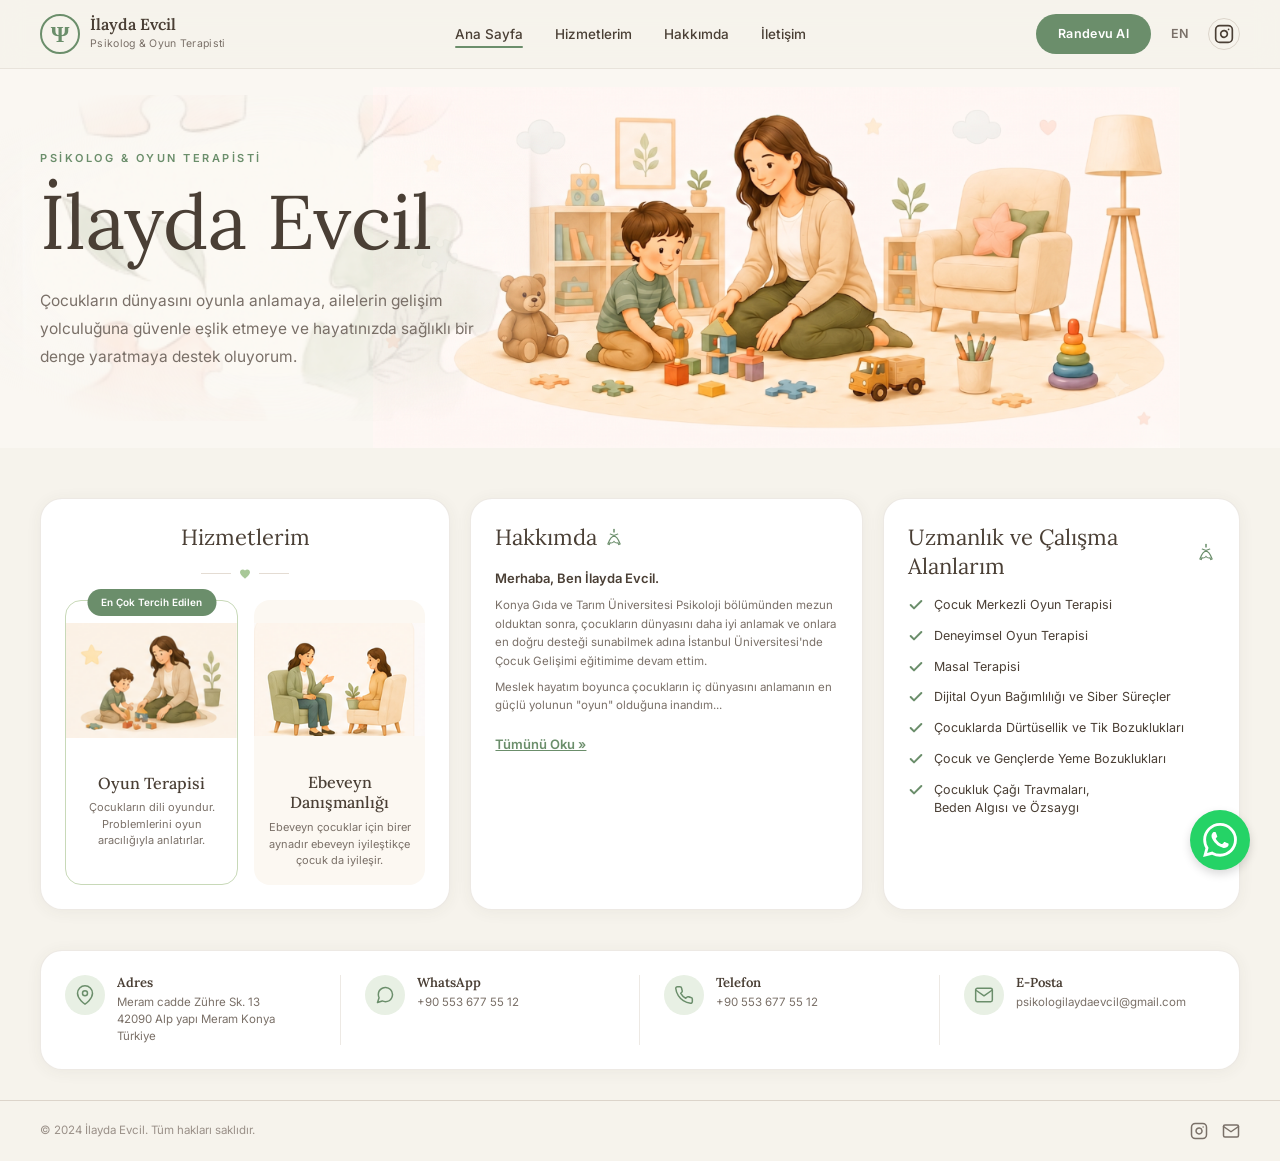
==== index.html @ 129b961d "Initial commit: Psikolog website v1" ====
<!DOCTYPE html>
<html lang="tr">
<head>
    <meta charset="UTF-8">
    <meta name="viewport" content="width=device-width, initial-scale=1.0">
    <title>İlayda Evcil - Psikolog & Oyun Terapisti</title>
    <meta name="description" content="İlayda Evcil - Çocuk Psikoloğu ve Oyun Terapisti. Çocukların dünyasını oyunla anlamaya, ailelerin gelişim yolculuğuna güvenle eşlik etmeye destek oluyorum.">
    
    <!-- Google Fonts -->
    <link rel="preconnect" href="https://fonts.googleapis.com">
    <link rel="preconnect" href="https://fonts.gstatic.com" crossorigin>
    <link href="https://fonts.googleapis.com/css2?family=Inter:wght@300;400;500;600;700&family=Lora:ital,wght@0,400;0,500;0,600;0,700;1,400&display=swap" rel="stylesheet">
    
    <link rel="stylesheet" href="style.css?v=9">
</head>
<body>

    <!-- ========================================== -->
    <!-- HEADER / NAVİGASYON                        -->
    <!-- ========================================== -->
    <header class="header" id="header">
        <div class="container header-inner">
            <!-- Logo -->
            <a href="#" class="logo">
                <span class="logo-icon">Ψ</span>
                <div class="logo-text">
                    <span class="logo-name">İlayda Evcil</span>
                    <span class="logo-title">Psikolog & Oyun Terapisti</span>
                </div>
            </a>

            <!-- Navigasyon Linkleri -->
            <nav class="nav" id="nav">
                <ul class="nav-links">
                    <li><a href="#anasayfa" class="nav-link active">Ana Sayfa</a></li>
                    <li><a href="#hizmetler" class="nav-link">Hizmetlerim</a></li>
                    <li><a href="hakkimda.html" class="nav-link">Hakkımda</a></li>
                    <li><a href="#iletisim" class="nav-link">İletişim</a></li>
                </ul>
            </nav>

            <!-- Sağ Taraf -->
            <div class="header-right">
                <a href="randevu.html" class="btn-randevu">Randevu Al</a>
                <span class="lang-switch">EN</span>
                <a href="https://www.instagram.com/psk.ilaydaevcil/" target="_blank" class="social-icon" aria-label="Instagram">
                    <svg width="20" height="20" viewBox="0 0 24 24" fill="none" stroke="currentColor" stroke-width="2" stroke-linecap="round" stroke-linejoin="round"><rect x="2" y="2" width="20" height="20" rx="5" ry="5"/><path d="M16 11.37A4 4 0 1 1 12.63 8 4 4 0 0 1 16 11.37z"/><line x1="17.5" y1="6.5" x2="17.51" y2="6.5"/></svg>
                </a>
                <button class="menu-toggle" id="menuToggle" aria-label="Menüyü Aç/Kapat">
                    <span></span>
                    <span></span>
                    <span></span>
                </button>
            </div>
        </div>
    </header>

    <!-- ========================================== -->
    <!-- HERO BÖLÜMÜ - TAM GENİŞLİK BANNER          -->
    <!-- ========================================== -->
    <section class="hero" id="anasayfa">
        <div class="container hero-inner">
            <div class="hero-content">
                <span class="hero-subtitle">PSİKOLOG & OYUN TERAPİSTİ</span>
                <h1 class="hero-title">İlayda Evcil</h1>
                <p class="hero-desc">
                    Çocukların dünyasını oyunla anlamaya, ailelerin 
                    gelişim yolculuğuna güvenle eşlik etmeye ve 
                    hayatınızda sağlıklı bir denge yaratmaya 
                    destek oluyorum.
                </p>
            </div>
        </div>
    </section>

    <!-- ========================================== -->
    <!-- İÇERİK BÖLÜMÜ (3 SÜTUN)                    -->
    <!-- ========================================== -->
    <section class="content-section" id="hizmetler">
        <div class="container">
            <div class="content-grid">
                
                <!-- SOL SÜTUN: HİZMETLERİMİZ -->
                <div class="panel-box services-col">
                    <div class="services-header">
                        <h2 class="section-title center-title">Hizmetlerim</h2>
                        <div class="title-divider">
                            <span></span>
                            <svg width="12" height="12" viewBox="0 0 24 24" fill="#A8C898"><path d="M12 21.35l-1.45-1.32C5.4 15.36 2 12.28 2 8.5 2 5.42 4.42 3 7.5 3c1.74 0 3.41.81 4.5 2.09C13.09 3.81 14.76 3 16.5 3 19.58 3 22 5.42 22 8.5c0 3.78-3.4 6.86-8.55 11.54L12 21.35z"/></svg>
                            <span></span>
                        </div>
                    </div>
                    <div class="services-cards">
                        <!-- Kart 1: Oyun Terapisi -->
                        <div class="service-card card-bordered">
                            <span class="service-badge">En Çok Tercih Edilen</span>
                            <div class="service-card-img">
                                <img src="images/card-play.png?v=2" alt="Oyun Terapisi">
                            </div>
                            <div class="service-card-body">
                                <h3 class="service-card-title">Oyun Terapisi</h3>
                                <p class="service-card-desc">Çocukların dili oyundur. Problemlerini oyun aracılığıyla anlatırlar.</p>
                            </div>
                        </div>
                        <!-- Kart 2: Ebeveyn Danışmanlığı -->
                        <div class="service-card card-beige">
                            <div class="service-card-img">
                                <img src="images/card-parent.png?v=2" alt="Ebeveyn Danışmanlığı">
                            </div>
                            <div class="service-card-body">
                                <h3 class="service-card-title">Ebeveyn Danışmanlığı</h3>
                                <p class="service-card-desc">Ebeveyn çocuklar için birer aynadır ebeveyn iyileştikçe çocuk da iyileşir.</p>
                            </div>
                        </div>
                    </div>
                </div>

                <!-- ORTA SÜTUN: HAKKIMDA -->
                <div class="panel-box about-col" id="hakkimda">
                    <h2 class="section-title">
                        Hakkımda
                        <span class="title-leaf">
                            <svg width="18" height="18" viewBox="0 0 24 24" fill="none"><path d="M17 8C8 10 5.9 16.17 3.82 21.34L5.71 22l1-2.3A4.49 4.49 0 0 0 8 20a5 5 0 0 0 4-2 5 5 0 0 0 4 2 4.49 4.49 0 0 0 1.29-.19L18.29 22l1.89-.66C18.1 16.17 16 10 7 8" stroke="#6B8E6B" stroke-width="1.5" stroke-linecap="round"/><path d="M11 2a1 1 0 0 1 2 0v4h-2V2z" fill="#6B8E6B"/></svg>
                        </span>
                    </h2>
                    <div class="about-text">
                        <p><strong>Merhaba, Ben İlayda Evcil.</strong></p>
                        <p>Konya Gıda ve Tarım Üniversitesi Psikoloji bölümünden mezun olduktan sonra, çocukların dünyasını daha iyi anlamak ve onlara en doğru desteği sunabilmek adına İstanbul Üniversitesi'nde Çocuk Gelişimi eğitimime devam ettim.</p>
                        <p>Meslek hayatım boyunca çocukların iç dünyasını anlamanın en güçlü yolunun "oyun" olduğuna inandım...</p>
                        <a href="hakkimda.html" style="color: var(--accent-green); font-weight: 600; text-decoration: underline; margin-top: 10px; display: inline-block; font-size: 13px;">Tümünü Oku &raquo;</a>
                    </div>
                </div>

                <!-- SAĞ SÜTUN: UZMANLIK ALANLARI -->
                <div class="panel-box expertise-col">
                    <h2 class="section-title">
                        Uzmanlık ve Çalışma Alanlarım
                        <span class="title-leaf">
                            <svg width="18" height="18" viewBox="0 0 24 24" fill="none"><path d="M17 8C8 10 5.9 16.17 3.82 21.34L5.71 22l1-2.3A4.49 4.49 0 0 0 8 20a5 5 0 0 0 4-2 5 5 0 0 0 4 2 4.49 4.49 0 0 0 1.29-.19L18.29 22l1.89-.66C18.1 16.17 16 10 7 8" stroke="#6B8E6B" stroke-width="1.5" stroke-linecap="round"/><path d="M11 2a1 1 0 0 1 2 0v4h-2V2z" fill="#6B8E6B"/></svg>
                        </span>
                    </h2>
                    <ul class="expertise-list">
                        <li><span class="check-icon"><svg width="16" height="16" viewBox="0 0 24 24" fill="none" stroke="#6B8E6B" stroke-width="3" stroke-linecap="round" stroke-linejoin="round"><polyline points="20 6 9 17 4 12"/></svg></span> Çocuk Merkezli Oyun Terapisi</li>
                        <li><span class="check-icon"><svg width="16" height="16" viewBox="0 0 24 24" fill="none" stroke="#6B8E6B" stroke-width="3" stroke-linecap="round" stroke-linejoin="round"><polyline points="20 6 9 17 4 12"/></svg></span> Deneyimsel Oyun Terapisi</li>
                        <li><span class="check-icon"><svg width="16" height="16" viewBox="0 0 24 24" fill="none" stroke="#6B8E6B" stroke-width="3" stroke-linecap="round" stroke-linejoin="round"><polyline points="20 6 9 17 4 12"/></svg></span> Masal Terapisi</li>
                        <li><span class="check-icon"><svg width="16" height="16" viewBox="0 0 24 24" fill="none" stroke="#6B8E6B" stroke-width="3" stroke-linecap="round" stroke-linejoin="round"><polyline points="20 6 9 17 4 12"/></svg></span> Dijital Oyun Bağımlılığı ve Siber Süreçler</li>
                        <li><span class="check-icon"><svg width="16" height="16" viewBox="0 0 24 24" fill="none" stroke="#6B8E6B" stroke-width="3" stroke-linecap="round" stroke-linejoin="round"><polyline points="20 6 9 17 4 12"/></svg></span> Çocuklarda Dürtüsellik ve Tik Bozuklukları</li>
                        <li><span class="check-icon"><svg width="16" height="16" viewBox="0 0 24 24" fill="none" stroke="#6B8E6B" stroke-width="3" stroke-linecap="round" stroke-linejoin="round"><polyline points="20 6 9 17 4 12"/></svg></span> Çocuk ve Gençlerde Yeme Bozuklukları</li>
                        <li><span class="check-icon"><svg width="16" height="16" viewBox="0 0 24 24" fill="none" stroke="#6B8E6B" stroke-width="3" stroke-linecap="round" stroke-linejoin="round"><polyline points="20 6 9 17 4 12"/></svg></span> Çocukluk Çağı Travmaları,<br>Beden Algısı ve Özsaygı</li>
                    </ul>
                </div>

            </div>
        </div>
    </section>

    <!-- ========================================== -->
    <!-- İLETİŞİM BÖLÜMÜ                          -->
    <!-- ========================================== -->
    <section class="contact-section" id="iletisim">
        <div class="container">
            <div class="contact-bar">
                <!-- Adres -->
                <div class="contact-item">
                    <div class="contact-icon-wrap">
                        <svg width="20" height="20" viewBox="0 0 24 24" fill="none" stroke="currentColor" stroke-width="1.8" stroke-linecap="round" stroke-linejoin="round"><path d="M21 10c0 7-9 13-9 13s-9-6-9-13a9 9 0 0 1 18 0z"/><circle cx="12" cy="10" r="3"/></svg>
                    </div>
                    <div class="contact-info">
                        <h4 class="contact-label">Adres</h4>
                        <p class="contact-value">Meram cadde Zühre Sk. 13<br>42090 Alp yapı Meram Konya<br>Türkiye</p>
                    </div>
                </div>
                <!-- WhatsApp -->
                <div class="contact-item">
                    <div class="contact-icon-wrap">
                        <svg width="20" height="20" viewBox="0 0 24 24" fill="none" stroke="currentColor" stroke-width="1.8" stroke-linecap="round" stroke-linejoin="round"><path d="M21 11.5a8.38 8.38 0 0 1-.9 3.8 8.5 8.5 0 0 1-7.6 4.7 8.38 8.38 0 0 1-3.8-.9L3 21l1.9-5.7a8.38 8.38 0 0 1-.9-3.8 8.5 8.5 0 0 1 4.7-7.6 8.38 8.38 0 0 1 3.8-.9h.5a8.48 8.48 0 0 1 8 8v.5z"/></svg>
                    </div>
                    <div class="contact-info">
                        <h4 class="contact-label">WhatsApp</h4>
                        <p class="contact-value">+90 553 677 55 12</p>
                    </div>
                </div>
                <!-- Telefon -->
                <div class="contact-item">
                    <div class="contact-icon-wrap">
                        <svg width="20" height="20" viewBox="0 0 24 24" fill="none" stroke="currentColor" stroke-width="1.8" stroke-linecap="round" stroke-linejoin="round"><path d="M22 16.92v3a2 2 0 0 1-2.18 2 19.79 19.79 0 0 1-8.63-3.07 19.5 19.5 0 0 1-6-6 19.79 19.79 0 0 1-3.07-8.67A2 2 0 0 1 4.11 2h3a2 2 0 0 1 2 1.72 12.84 12.84 0 0 0 .7 2.81 2 2 0 0 1-.45 2.11L8.09 9.91a16 16 0 0 0 6 6l1.27-1.27a2 2 0 0 1 2.11-.45 12.84 12.84 0 0 0 2.81.7A2 2 0 0 1 22 16.92z"/></svg>
                    </div>
                    <div class="contact-info">
                        <h4 class="contact-label">Telefon</h4>
                        <p class="contact-value">+90 553 677 55 12</p>
                    </div>
                </div>
                <!-- E-Posta -->
                <div class="contact-item">
                    <div class="contact-icon-wrap">
                        <svg width="20" height="20" viewBox="0 0 24 24" fill="none" stroke="currentColor" stroke-width="1.8" stroke-linecap="round" stroke-linejoin="round"><path d="M4 4h16c1.1 0 2 .9 2 2v12c0 1.1-.9 2-2 2H4c-1.1 0-2-.9-2-2V6c0-1.1.9-2 2-2z"/><polyline points="22,6 12,13 2,6"/></svg>
                    </div>
                    <div class="contact-info">
                        <h4 class="contact-label">E-Posta</h4>
                        <p class="contact-value">psikologilaydaevcil@gmail.com</p>
                    </div>
                </div>
            </div>
        </div>
    </section>

    <!-- ========================================== -->
    <!-- FOOTER                                     -->
    <!-- ========================================== -->
    <footer class="footer">
        <div class="container footer-inner">
            <p class="copyright">© 2024 İlayda Evcil. Tüm hakları saklıdır.</p>
            <div class="footer-socials">
                <a href="https://www.instagram.com/psk.ilaydaevcil/" target="_blank" aria-label="Instagram">
                    <svg width="18" height="18" viewBox="0 0 24 24" fill="none" stroke="currentColor" stroke-width="2" stroke-linecap="round" stroke-linejoin="round"><rect x="2" y="2" width="20" height="20" rx="5" ry="5"/><path d="M16 11.37A4 4 0 1 1 12.63 8 4 4 0 0 1 16 11.37z"/><line x1="17.5" y1="6.5" x2="17.51" y2="6.5"/></svg>
                </a>
                <a href="mailto:psikologilaydaevcil@gmail.com" aria-label="E-Posta">
                    <svg width="18" height="18" viewBox="0 0 24 24" fill="none" stroke="currentColor" stroke-width="2" stroke-linecap="round" stroke-linejoin="round"><path d="M4 4h16c1.1 0 2 .9 2 2v12c0 1.1-.9 2-2 2H4c-1.1 0-2-.9-2-2V6c0-1.1.9-2 2-2z"/><polyline points="22,6 12,13 2,6"/></svg>
                </a>
            </div>
        </div>
    </footer>

    <!-- WHATSAPP SABİT BUTONU -->
    <a href="https://wa.me/905536775512" class="whatsapp-float" target="_blank" rel="noopener noreferrer" aria-label="WhatsApp ile İletişime Geç">
        <svg viewBox="0 0 24 24">
            <path d="M17.472 14.382c-.297-.149-1.758-.867-2.03-.967-.273-.099-.471-.148-.67.15-.197.297-.767.966-.94 1.164-.173.199-.347.223-.644.075-.297-.15-1.255-.463-2.39-1.475-.883-.788-1.48-1.761-1.653-2.059-.173-.297-.018-.458.13-.606.134-.133.298-.347.446-.52.149-.174.198-.298.298-.497.099-.198.05-.371-.025-.52-.075-.149-.669-1.612-.916-2.207-.242-.579-.487-.5-.669-.51-.173-.008-.371-.01-.57-.01-.198 0-.52.074-.792.372-.272.297-1.04 1.016-1.04 2.479 0 1.462 1.065 2.875 1.213 3.074.149.198 2.096 3.2 5.077 4.487.709.306 1.262.489 1.694.625.712.227 1.36.195 1.871.118.571-.085 1.758-.719 2.006-1.413.248-.694.248-1.289.173-1.413-.074-.124-.272-.198-.57-.347m-5.421 7.403h-.004a9.87 9.87 0 01-5.031-1.378l-.361-.214-3.741.982.998-3.648-.235-.374a9.86 9.86 0 01-1.51-5.26c.001-5.45 4.436-9.884 9.888-9.884 2.64 0 5.122 1.03 6.988 2.898a9.825 9.825 0 012.893 6.994c-.003 5.45-4.437 9.884-9.885 9.884m8.413-18.297A11.815 11.815 0 0012.05 0C5.495 0 .16 5.335.157 11.892c0 2.096.547 4.142 1.588 5.945L.057 24l6.305-1.654a11.882 11.882 0 005.683 1.448h.005c6.554 0 11.89-5.335 11.893-11.893a11.821 11.821 0 00-3.48-8.413Z"/>
        </svg>
    </a>

    <script src="script.js?v=2"></script>
</body>
</html>
---- style.css ----
/* ══════════════════════════════════════════════════════════════
   İlayda Evcil - Psikolog & Oyun Terapisti | Ana Stil Dosyası
   ══════════════════════════════════════════════════════════════ */

/* --- RENK PALETİ VE DEĞİŞKENLER --- */
:root {
    --bg-cream: #F6F3EC;
    --bg-beige: #E4DCD3;
    --bg-hero: #F0EBE3;
    --accent-green: #6B8E6B;
    --accent-green-dark: #5A7D5A;
    --accent-green-light: #E8F0E4;
    --accent-warm: #B89C8C;
    --text-dark: #4A3F35;
    --text-gray: #7A7068;
    --text-light: #9A9088;
    --white: #FFFFFF;
    --border-color: #DCD4CA;
    --border-light: rgba(220, 212, 202, 0.5);
    --shadow-soft: 0 2px 16px rgba(74, 63, 53, 0.06);
    --shadow-card: 0 4px 24px rgba(74, 63, 53, 0.08);
    --radius-sm: 10px;
    --radius-md: 16px;
    --radius-lg: 22px;
    --font-heading: 'Lora', serif;
    --font-body: 'Inter', sans-serif;
    --transition: all 0.3s cubic-bezier(0.4, 0, 0.2, 1);
}

/* --- TEMEL SIFIRLAMALAR --- */
*, *::before, *::after {
    margin: 0;
    padding: 0;
    box-sizing: border-box;
}

html {
    scroll-behavior: smooth;
    scroll-padding-top: 80px;
}

body {
    background-color: var(--bg-cream);
    color: var(--text-dark);
    font-family: var(--font-body);
    font-size: 14px;
    line-height: 1.7;
    -webkit-font-smoothing: antialiased;
    -moz-osx-font-smoothing: grayscale;
    overflow-x: hidden;
}

h1, h2, h3, h4 {
    font-family: var(--font-heading);
    font-weight: 500;
    color: var(--text-dark);
    line-height: 1.3;
}

a {
    text-decoration: none;
    color: inherit;
    transition: var(--transition);
}

button {
    font-family: var(--font-body);
    cursor: pointer;
    border: none;
    outline: none;
    background: none;
}

img { max-width: 100%; height: auto; display: block; }
ul { list-style: none; }

.container {
    max-width: 1500px; /* Sayfayı daha fazla kaplaması için */
    width: 100%;
    margin: 0 auto;
    padding: 0 40px;
}


/* ══════════════════════════════════════════
   HEADER
   ══════════════════════════════════════════ */
.header {
    position: fixed;
    top: 0;
    left: 0;
    right: 0;
    z-index: 1000;
    background: rgba(246, 243, 236, 0.92);
    backdrop-filter: blur(12px);
    -webkit-backdrop-filter: blur(12px);
    border-bottom: 1px solid var(--border-light);
    transition: var(--transition);
}

.header.scrolled {
    box-shadow: var(--shadow-soft);
}

.header-inner {
    display: flex;
    align-items: center;
    justify-content: space-between;
    height: 68px;
}

/* Logo */
.logo {
    display: flex;
    align-items: center;
    gap: 10px;
}

.logo-icon {
    font-size: 24px;
    font-weight: 700;
    color: var(--accent-green);
    font-family: var(--font-heading);
    width: 40px;
    height: 40px;
    display: flex;
    align-items: center;
    justify-content: center;
    border: 2px solid var(--accent-green);
    border-radius: 50%;
}

.logo-text {
    display: flex;
    flex-direction: column;
}

.logo-name {
    font-family: var(--font-heading);
    font-size: 16px;
    font-weight: 600;
    color: var(--text-dark);
    line-height: 1.2;
}

.logo-title {
    font-size: 10.5px;
    color: var(--text-gray);
    letter-spacing: 0.3px;
}

/* Nav Links */
.nav-links {
    display: flex;
    gap: 32px;
}

.nav-link {
    font-size: 13.5px;
    font-weight: 500;
    color: var(--text-dark);
    padding: 4px 0;
    position: relative;
}

.nav-link::after {
    content: '';
    position: absolute;
    bottom: -2px;
    left: 0;
    width: 0;
    height: 2px;
    background: var(--accent-green);
    border-radius: 1px;
    transition: var(--transition);
}

.nav-link:hover::after,
.nav-link.active::after {
    width: 100%;
}

.nav-link:hover { color: var(--accent-green); }

/* Header Right */
.header-right {
    display: flex;
    align-items: center;
    gap: 14px;
}

.btn-randevu {
    background: var(--accent-green);
    color: var(--white);
    padding: 9px 22px;
    border-radius: 50px;
    font-size: 12.5px;
    font-weight: 600;
    letter-spacing: 0.3px;
    transition: var(--transition);
}

.btn-randevu:hover {
    background: var(--accent-green-dark);
    transform: translateY(-1px);
    box-shadow: 0 4px 16px rgba(107, 142, 107, 0.3);
}

.lang-switch {
    font-size: 12.5px;
    font-weight: 600;
    color: var(--text-gray);
    cursor: pointer;
    padding: 4px 6px;
    border-radius: 4px;
    transition: var(--transition);
}

.lang-switch:hover {
    color: var(--text-dark);
    background: var(--bg-beige);
}

.social-icon {
    color: var(--text-dark);
    display: flex;
    align-items: center;
    padding: 4px;
    width: 32px;
    height: 32px;
    border: 1px solid var(--border-color);
    border-radius: 50%;
    justify-content: center;
}

.social-icon:hover {
    color: var(--accent-green);
    border-color: var(--accent-green);
}

/* Hamburger */
.menu-toggle {
    display: none;
    flex-direction: column;
    gap: 5px;
    padding: 4px;
}

.menu-toggle span {
    width: 22px;
    height: 2px;
    background: var(--text-dark);
    border-radius: 2px;
    transition: var(--transition);
}


/* ══════════════════════════════════════════
   HERO BÖLÜMÜ — TAM GENİŞLİK BANNER
   ══════════════════════════════════════════ */
.hero {
    margin-top: 68px;
    position: relative;
    overflow: hidden;
    background-color: #FAF7F2; /* Kenarlardan taşarsa arka planı tamamlaması için */
    background-image: url('images/hero-clean.png');
    background-size: auto 95%; /* Yüksekliğin %95'i kadar olsun, sağda dursun, yazılara taşmasın */
    background-position: calc(100% - 100px) bottom; /* Sağdan 100px boşluk bırakarak sola kaydırıldı */
    background-repeat: no-repeat;
    min-height: 380px; /* Boyutu küçültüldü */
}

.hero-inner {
    display: flex;
    align-items: center;
    justify-content: flex-start;
    padding: 40px 40px; /* İç boşluklar daraltıldı */
    position: relative;
    z-index: 2;
    min-height: 380px;
}

.hero-content {
    max-width: 460px;
    position: relative;
    z-index: 2;
}

/* Metnin arkasındaki hafif yapboz/yaprak deseni */
.hero-content::before {
    content: '';
    position: absolute;
    top: -50px;
    bottom: -50px;
    left: -100px;
    right: -100px;
    background-image: url('images/hero-deco.png');
    background-size: cover;
    background-position: center center;
    background-repeat: no-repeat;
    opacity: 0.35; /* Maskeleme nedeniyle azalan belirginliği dengelemek için artırıldı */
    mix-blend-mode: multiply; /* Arka plan krem rengine tam oturması için */
    z-index: -1;
    pointer-events: none;
    /* Kenarlardaki keskin bitişi (kutu görüntüsünü) yok edip arka planla eriyerek birleşmesini sağlar */
    -webkit-mask-image: radial-gradient(ellipse at center, black 50%, transparent 80%);
    mask-image: radial-gradient(ellipse at center, black 50%, transparent 80%);
}

.hero-subtitle {
    display: inline-block;
    font-size: 11px;
    font-weight: 600;
    letter-spacing: 2.5px;
    color: var(--accent-green);
    margin-bottom: 12px;
    text-transform: uppercase;
}

.hero-title {
    font-family: var(--font-heading);
    font-size: clamp(48px, 6vw, 76px);
    font-weight: 400;
    color: var(--text-dark);
    line-height: 1.1;
    margin-bottom: 24px;
}

.hero-desc {
    font-size: 15.5px;
    line-height: 1.8;
    color: var(--text-gray);
}


/* ══════════════════════════════════════════
   İÇERİK BÖLÜMÜ (3 Sütun Yan Yana)
   ══════════════════════════════════════════ */
.content-section {
    padding: 50px 0 40px;
}

.content-grid {
    display: grid;
    grid-template-columns: 1.15fr 1.1fr 1fr; /* Görseldeki gibi üçlü dengeli kutu yapısı */
    gap: 20px; /* Görseldeki gibi aralıklar biraz sıkılaştırıldı */
    align-items: stretch; /* Tüm kutuların alt sınırının aynı hizada eşit bitmesi için eklendi */
}

/* --- PANEL KUTULARI (Görseldeki beyaz çerçeveli ana kutular) --- */
.panel-box {
    background: var(--white);
    border-radius: var(--radius-lg);
    padding: 24px;
    box-shadow: var(--shadow-soft);
    border: 1px solid var(--border-light);
    display: flex;
    flex-direction: column;
}

/* Services Header */
.services-header {
    text-align: center;
    margin-bottom: 20px;
}
.center-title {
    justify-content: center;
    margin-bottom: 8px;
    font-size: 19px;
}
.title-divider {
    display: flex;
    align-items: center;
    justify-content: center;
    gap: 8px;
}
.title-divider span {
    width: 30px;
    height: 1px;
    background: #E4DCD3;
}

/* Başlıklar */
.section-title {
    font-family: var(--font-heading); /* Görseldeki zarif (tırnaklı) font eklendi */
    font-size: 22px; /* Görseldeki gibi biraz daha büyük ve belirgin */
    font-weight: 400; /* Çok kalın olmaması için düzeltildi */
    margin-bottom: 16px;
    display: flex;
    align-items: center;
    gap: 8px;
}

.title-deco {
    color: var(--accent-green);
    font-size: 14px; /* Yaprak ikonu başlığa uyumlu büyütüldü */
}

.title-leaf {
    display: inline-flex;
    align-items: center;
}

/* Simgeler için boyutlanma ve doku (gölge) efekti */
.title-deco svg, .title-divider svg, .expertise-list li svg {
    transition: transform 0.3s ease, filter 0.3s ease;
}

.section-title:hover .title-deco svg,
.services-header:hover .title-divider svg,
.expertise-list li:hover svg {
    transform: scale(1.25);
    filter: drop-shadow(0px 3px 4px rgba(107, 142, 107, 0.4));
}

/* --- SOL: HİZMETLERİMİZ --- */
.services-cards {
    display: flex;
    flex-direction: row;
    gap: 16px;
    flex: 1; /* Sütunun dibine kadar uzaması için */
}

.service-card {
    flex: 1; 
    border-radius: var(--radius-md);
    position: relative;
    overflow: visible; /* Badge taşması için */
    display: flex;
    flex-direction: column;
    text-align: center;
    transition: var(--transition);
}

.service-card:hover {
    transform: translateY(-2px);
}

.card-beige {
    background: #FCF8F2; /* Görseldeki açık bej ton */
    border: none;
}

.card-bordered {
    background: var(--white);
    border: 1.5px solid #C8D9B8; /* Görseldeki hafif yeşil kenarlık */
}

.service-badge {
    position: absolute;
    top: -12px; /* Çizginin üzerine taşması için */
    left: 50%;
    transform: translateX(-50%);
    background: #6B8E6B;
    color: var(--white);
    font-size: 10px;
    font-weight: 600;
    padding: 5px 14px;
    border-radius: 50px;
    white-space: nowrap;
    z-index: 2;
}

.service-card-img {
    width: 100%;
    height: 160px; 
    display: flex;
    align-items: center;
    justify-content: center;
    border-radius: var(--radius-md) var(--radius-md) 0 0;
    overflow: hidden;
}

.service-card-img img {
    height: 100%;
    width: auto;
    object-fit: contain;
    transition: var(--transition);
}

.service-card:hover .service-card-img img {
    transform: scale(1.04);
}

.service-card-body {
    padding: 12px 14px 16px;
}

.service-card-title {
    font-family: var(--font-heading);
    font-size: 16px; 
    font-weight: 500;
    margin-bottom: 6px;
}

.service-card-desc {
    font-size: 11px; 
    color: var(--text-gray);
    line-height: 1.5;
}

/* --- ORTA: HAKKIMDA --- */
.about-col {
    /* Arka plan özellikleri panel-box sınıfından geliyor */
}

.about-text p {
    font-size: 11.5px; /* Hakkımda kısmının dikeyde çok uzamaması için font ve satır aralığı sıkıştırıldı */
    line-height: 1.6;
    color: var(--text-gray);
    margin-bottom: 8px;
}

.about-text p:last-child { margin-bottom: 0; }

.about-text strong {
    color: var(--text-dark);
    font-weight: 600;
    font-size: 13px;
}

/* --- SAĞ: UZMANLIK ALANLARI --- */
.expertise-col {
    /* Arka plan özellikleri panel-box sınıfından geliyor */
}

.expertise-list {
    display: flex;
    flex-direction: column;
    gap: 12px;
}

.expertise-list li {
    display: flex;
    align-items: flex-start;
    gap: 10px;
    font-size: 12.5px;
    color: var(--text-dark);
    line-height: 1.5;
}

.check-icon {
    flex-shrink: 0;
    margin-top: 1px;
    display: flex;
    align-items: center;
}


/* ══════════════════════════════════════════
   İLETİŞİM BÖLÜMÜ
   ══════════════════════════════════════════ */
.contact-section {
    padding: 0 0 30px;
}

.contact-bar {
    display: grid;
    grid-template-columns: repeat(4, 1fr);
    gap: 0;
    background: var(--white);
    border-radius: var(--radius-lg);
    padding: 24px 0;
    box-shadow: var(--shadow-soft);
    border: 1px solid var(--border-light);
}

.contact-item {
    display: flex;
    align-items: flex-start;
    gap: 12px;
    padding: 0 24px;
    border-right: 1px solid var(--border-light);
}

.contact-item:last-child {
    border-right: none;
}

.contact-icon-wrap {
    width: 40px;
    height: 40px;
    border-radius: 50%;
    background: var(--accent-green-light);
    color: var(--accent-green);
    display: flex;
    align-items: center;
    justify-content: center;
    flex-shrink: 0;
}

.contact-label {
    font-size: 13px;
    font-weight: 600;
    margin-bottom: 2px;
}

.contact-value {
    font-size: 11.5px;
    color: var(--text-gray);
    line-height: 1.5;
}


/* ══════════════════════════════════════════
   FOOTER
   ══════════════════════════════════════════ */
.footer {
    padding: 20px 0;
    border-top: 1px solid var(--border-color);
}

.footer-inner {
    display: flex;
    align-items: center;
    justify-content: space-between;
}

.copyright {
    font-size: 11.5px;
    color: var(--text-light);
}

.footer-socials {
    display: flex;
    gap: 14px;
}

.footer-socials a {
    color: var(--text-gray);
    display: flex;
    transition: var(--transition);
}

.footer-socials a:hover {
    color: var(--accent-green);
}


/* ══════════════════════════════════════════
   RANDEVU SAYFASI STİLLERİ
   ══════════════════════════════════════════ */
.randevu-page {
    padding-top: 0;
}

.randevu-hero {
    margin-top: 68px;
    padding: 50px 0 0;
    position: relative;
}

.randevu-hero::before {
    content: '';
    position: absolute;
    top: 0;
    right: 0;
    width: 40%;
    height: 100%;
    background: linear-gradient(180deg, var(--bg-beige) 0%, transparent 100%);
    border-radius: 0 0 0 60%;
    z-index: 0;
    opacity: 0.4;
}

.randevu-hero .container {
    position: relative;
    z-index: 1;
}

.randevu-title {
    font-family: var(--font-heading);
    font-size: clamp(28px, 4vw, 44px);
    font-weight: 400;
    color: var(--text-dark);
    margin-bottom: 14px;
    line-height: 1.2;
}

.randevu-desc {
    font-size: 14px;
    color: var(--text-gray);
    max-width: 480px;
    line-height: 1.7;
    margin-bottom: 36px;
}

/* Bilgi Kutuları */
.info-boxes {
    display: grid;
    grid-template-columns: repeat(3, 1fr);
    gap: 14px;
    margin-bottom: 40px;
}

.info-box {
    background: var(--white);
    border: 1px solid var(--border-color);
    border-radius: var(--radius-md);
    padding: 18px 22px;
}

.info-box-label {
    font-size: 10px;
    font-weight: 700;
    letter-spacing: 1.5px;
    color: var(--text-light);
    text-transform: uppercase;
    margin-bottom: 5px;
}

.info-box-value {
    font-size: 17px;
    font-weight: 500;
    color: var(--text-dark);
}

/* Randevu Formu */
.randevu-form-wrapper {
    background: var(--white);
    border: 1px solid var(--border-color);
    border-radius: var(--radius-lg);
    padding: 36px;
    margin-bottom: 50px;
}

.form-grid {
    display: grid;
    grid-template-columns: 1fr 1fr;
    gap: 20px;
    margin-bottom: 24px;
}

.form-group {
    display: flex;
    flex-direction: column;
}

.form-label {
    font-size: 12.5px;
    font-weight: 600;
    color: var(--text-dark);
    margin-bottom: 7px;
}

.form-input,
.form-select {
    width: 100%;
    padding: 12px 14px;
    border: 1px solid var(--border-color);
    border-radius: var(--radius-sm);
    font-family: var(--font-body);
    font-size: 13.5px;
    color: var(--text-dark);
    background: var(--white);
    transition: var(--transition);
    outline: none;
}

.form-input::placeholder {
    color: var(--text-light);
}

.form-input:focus,
.form-select:focus {
    border-color: var(--accent-green);
    box-shadow: 0 0 0 3px rgba(107, 142, 107, 0.1);
}

/* Uygunluk Bilgisi */
.availability-info {
    background: var(--bg-cream);
    border-radius: var(--radius-sm);
    padding: 14px 18px;
    margin-bottom: 24px;
    border-left: 3px solid var(--accent-green);
}

.availability-info p {
    font-size: 12.5px;
    color: var(--text-gray);
    line-height: 1.6;
}

.availability-info p:first-child {
    color: var(--text-dark);
    font-weight: 500;
}

/* Saat Seçimi */
.time-slots-title {
    font-size: 13px;
    font-weight: 600;
    color: var(--text-dark);
    margin-bottom: 14px;
}

.time-slots-grid {
    display: grid;
    grid-template-columns: repeat(4, 1fr);
    gap: 10px;
    margin-bottom: 28px;
}

.time-slot {
    border: 1.5px solid var(--border-color);
    border-radius: var(--radius-sm);
    padding: 14px 8px;
    text-align: center;
    cursor: pointer;
    transition: var(--transition);
    background: var(--white);
}

.time-slot:hover:not(.time-slot--full) {
    border-color: var(--accent-green);
    background: var(--accent-green-light);
}

.time-slot.time-slot--selected {
    border-color: var(--accent-green);
    background: var(--accent-green-light);
    box-shadow: 0 0 0 2px rgba(107, 142, 107, 0.15);
}

.time-slot--full {
    opacity: 0.5;
    cursor: not-allowed;
    background: #faf5f5;
}

.time-slot-time {
    font-size: 15px;
    font-weight: 600;
    color: var(--text-dark);
    margin-bottom: 3px;
}

.time-slot--full .time-slot-time {
    text-decoration: line-through;
}

.time-slot-status {
    font-size: 10px;
    font-weight: 700;
    letter-spacing: 0.5px;
    text-transform: uppercase;
}

.time-slot-status--available { color: var(--accent-green); }
.time-slot-status--full { color: #c0392b; }

/* Form Alt */
.form-bottom {
    display: flex;
    align-items: center;
    justify-content: space-between;
    gap: 20px;
    padding-top: 20px;
    border-top: 1px solid var(--border-color);
}

.form-bottom-text {
    font-size: 12px;
    color: var(--text-gray);
    max-width: 460px;
    line-height: 1.6;
}

.btn-submit {
    background: var(--text-dark);
    color: var(--white);
    padding: 14px 32px;
    border-radius: var(--radius-sm);
    font-size: 12px;
    font-weight: 700;
    letter-spacing: 1.5px;
    text-transform: uppercase;
    transition: var(--transition);
    white-space: nowrap;
    cursor: pointer;
    border: none;
    font-family: var(--font-body);
}

.btn-submit:hover {
    background: #3a3228;
    transform: translateY(-1px);
    box-shadow: 0 4px 16px rgba(74, 63, 53, 0.3);
}


/* ══════════════════════════════════════════
   RESPONSIVE TASARIM
   ══════════════════════════════════════════ */

/* Tablet */
@media (max-width: 1024px) {
    .content-grid {
        grid-template-columns: 1fr 1fr;
        gap: 20px;
    }

    .services-col {
        grid-column: 1 / -1;
    }

    .services-cards {
        flex-direction: row;
    }

    .service-card { flex: 1; }

    .contact-bar {
        grid-template-columns: 1fr 1fr;
        gap: 20px;
        padding: 24px;
    }

    .contact-item {
        border-right: none;
        padding: 0;
    }

    .info-boxes {
        grid-template-columns: repeat(3, 1fr);
    }

    .hero-content {
        flex: 0 0 42%;
    }

    .hero-image-wrapper {
        flex: 0 0 55%;
    }
}

/* Mobil */
@media (max-width: 768px) {
    .nav {
        position: fixed;
        top: 68px;
        left: 0;
        right: 0;
        background: var(--bg-cream);
        padding: 24px;
        border-bottom: 1px solid var(--border-color);
        transform: translateY(-120%);
        transition: var(--transition);
        box-shadow: var(--shadow-card);
    }

    .nav.open { transform: translateY(0); }

    .nav-links { flex-direction: column; gap: 16px; }
    .nav-link { font-size: 15px; }
    .menu-toggle { display: flex; }
    .lang-switch { display: none; }

    /* Hero */
    .hero { min-height: auto; }

    .hero-inner {
        flex-direction: column;
        text-align: center;
        padding: 30px 28px;
        gap: 30px;
    }

    .hero-content {
        flex: none;
        max-width: 100%;
    }

    .hero-image-wrapper {
        flex: none;
        width: 100%;
        justify-content: center;
    }

    .hero-image { max-width: 400px; }

    /* İçerik */
    .content-grid {
        grid-template-columns: 1fr;
    }

    .services-cards { flex-direction: column; }
    .about-col { padding: 22px; }

    /* İletişim */
    .contact-bar {
        grid-template-columns: 1fr;
        padding: 20px;
        gap: 18px;
    }

    .contact-item { border-right: none; padding: 0; }

    /* Randevu */
    .info-boxes { grid-template-columns: 1fr; }
    .form-grid { grid-template-columns: 1fr; }
    .time-slots-grid { grid-template-columns: repeat(3, 1fr); }
    .randevu-form-wrapper { padding: 22px; }

    .form-bottom {
        flex-direction: column;
        text-align: center;
    }

    .footer-inner {
        flex-direction: column;
        gap: 10px;
        text-align: center;
    }
}

@media (max-width: 480px) {
    .time-slots-grid { grid-template-columns: repeat(2, 1fr); }
    .hero-title { font-size: 36px; }
    .btn-randevu { padding: 8px 16px; font-size: 11.5px; }
}

/* --- WHATSAPP SABİT BUTONU --- */
.whatsapp-float {
    position: fixed;
    width: 60px;
    height: 60px;
    bottom: 30px;
    right: 30px;
    background-color: #25D366;
    color: #FFF;
    border-radius: 50px;
    box-shadow: 0px 4px 10px rgba(0, 0, 0, 0.15);
    z-index: 1000;
    display: flex;
    align-items: center;
    justify-content: center;
    transition: transform 0.3s cubic-bezier(0.175, 0.885, 0.32, 1.275), box-shadow 0.3s ease;
}

.whatsapp-float:hover {
    transform: scale(1.15);
    box-shadow: 0px 6px 15px rgba(37, 211, 102, 0.4);
}

.whatsapp-float svg {
    width: 34px;
    height: 34px;
    fill: white;
}

@media (max-width: 768px) {
    .whatsapp-float {
        width: 50px;
        height: 50px;
        bottom: 20px;
        right: 20px;
    }
    .whatsapp-float svg {
        width: 28px;
        height: 28px;
    }
}

/* --- HAKKIMDA DETAY SAYFASI --- */
.about-page-section {
    padding: 100px 0 80px 0;
    min-height: calc(100vh - 150px);
}

.about-page-layout {
    display: flex;
    gap: 50px;
    background: var(--white);
    padding: 50px;
    border-radius: var(--radius-lg);
    box-shadow: var(--shadow-soft);
    border: 1px solid var(--border-light);
    align-items: flex-start;
}

.about-page-image {
    flex: 0 0 380px;
    border-radius: var(--radius-md);
    overflow: hidden;
    box-shadow: 0 4px 15px rgba(0,0,0,0.08);
}

.about-page-image img {
    width: 100%;
    height: auto;
    object-fit: cover;
    display: block;
}

.about-page-content {
    flex: 1;
}

.page-title {
    font-family: var(--font-heading);
    font-size: 32px;
    font-weight: 500;
    margin-bottom: 24px;
    display: flex;
    align-items: center;
    gap: 12px;
    color: var(--text-dark);
}

.about-full-text p {
    font-family: var(--font-body);
    font-size: 15px;
    line-height: 1.8;
    color: var(--text-gray);
    margin-bottom: 16px;
    text-align: justify;
}

.about-full-text strong {
    color: var(--text-dark);
    font-weight: 600;
    font-size: 17px;
}

@media (max-width: 992px) {
    .about-page-layout {
        flex-direction: column;
        padding: 30px;
    }
    .about-page-image {
        flex: auto;
        width: 100%;
        max-width: 400px;
        margin: 0 auto;
    }
}
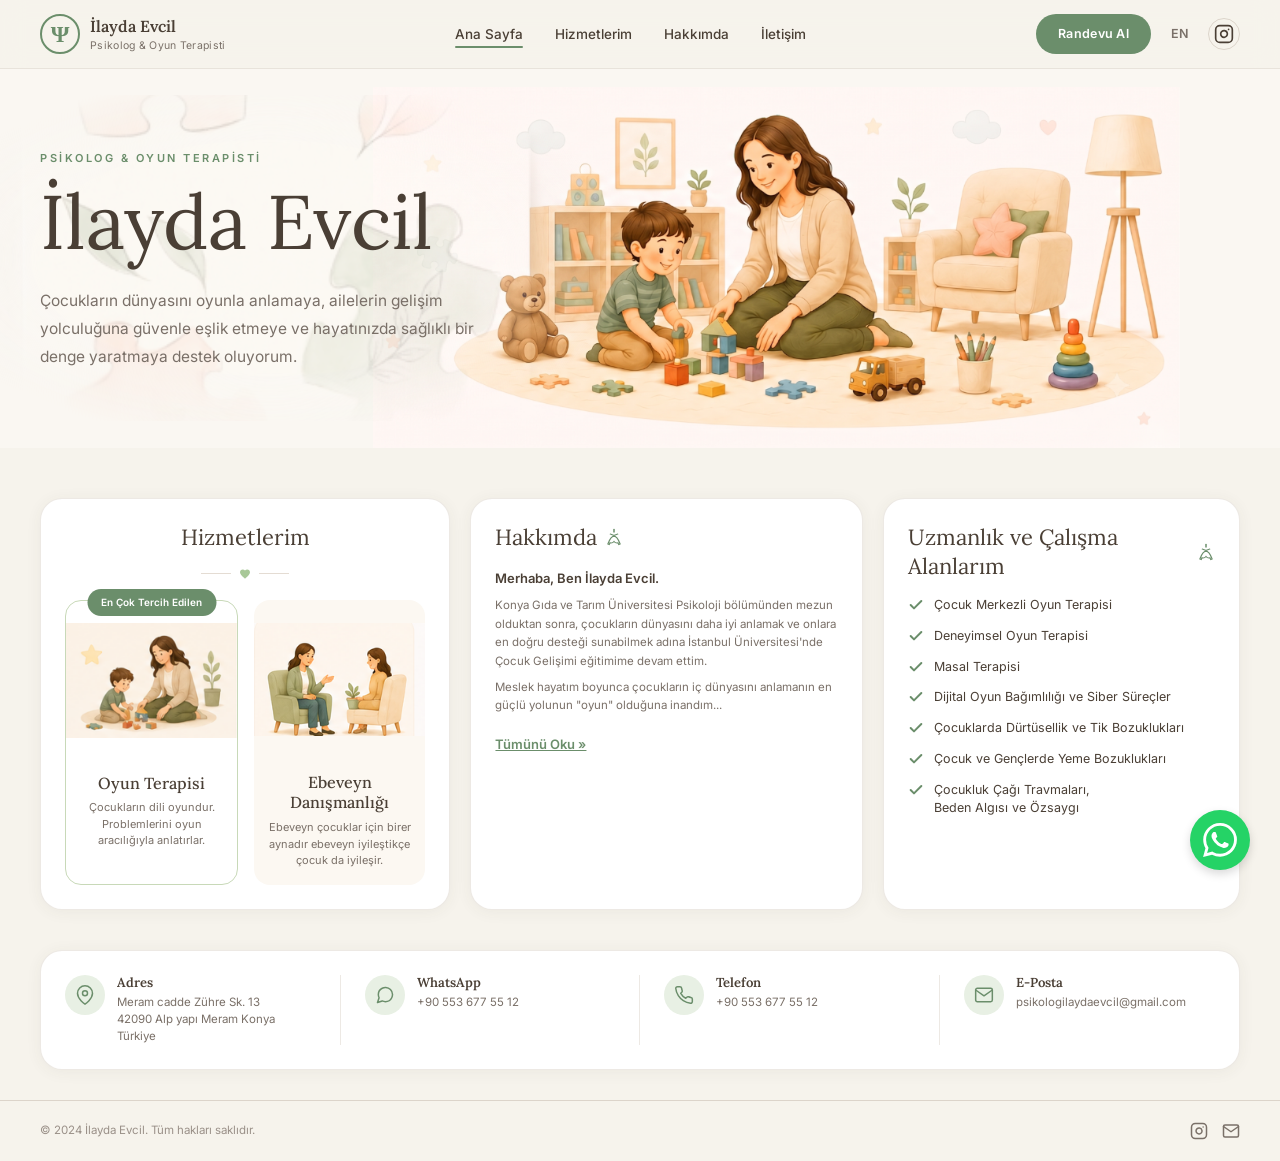
==== commit 68b06e91: "Fix mobile header and logo clipping" ====
--- a/index.html
+++ b/index.html
@@ -11,7 +11,7 @@
     <link rel="preconnect" href="https://fonts.gstatic.com" crossorigin>
     <link href="https://fonts.googleapis.com/css2?family=Inter:wght@300;400;500;600;700&family=Lora:ital,wght@0,400;0,500;0,600;0,700;1,400&display=swap" rel="stylesheet">
     
-    <link rel="stylesheet" href="style.css?v=9">
+    <link rel="stylesheet" href="style.css?v=10">
 </head>
 <body>
 
--- a/style.css
+++ b/style.css
@@ -140,7 +140,8 @@
     font-size: 16px;
     font-weight: 600;
     color: var(--text-dark);
-    line-height: 1.2;
+    line-height: 1.4;
+    padding-top: 2px;
 }
 
 .logo-title {
@@ -937,6 +938,10 @@
 
 /* Mobil */
 @media (max-width: 768px) {
+    .container {
+        padding: 0 20px;
+    }
+
     .nav {
         position: fixed;
         top: 68px;
@@ -955,30 +960,38 @@
     .nav-links { flex-direction: column; gap: 16px; }
     .nav-link { font-size: 15px; }
     .menu-toggle { display: flex; }
-    .lang-switch { display: none; }
+    .lang-switch, .btn-randevu, .header-right .social-icon { display: none; }
 
     /* Hero */
-    .hero { min-height: auto; }
+    .hero { 
+        min-height: auto; 
+        background-position: right -150px bottom; 
+        background-size: 100% auto;
+    }
 
     .hero-inner {
         flex-direction: column;
         text-align: center;
-        padding: 30px 28px;
+        padding: 40px 10px;
         gap: 30px;
     }
 
     .hero-content {
         flex: none;
         max-width: 100%;
-    }
-
-    .hero-image-wrapper {
-        flex: none;
-        width: 100%;
-        justify-content: center;
-    }
-
-    .hero-image { max-width: 400px; }
+        background: rgba(250, 247, 242, 0.85);
+        padding: 24px;
+        border-radius: var(--radius-md);
+        box-shadow: 0 10px 30px rgba(0,0,0,0.05);
+    }
+    
+    .hero-content::before {
+        display: none;
+    }
+
+    .hero-title {
+        font-size: 32px;
+    }
 
     /* İçerik */
     .content-grid {
@@ -1017,8 +1030,9 @@
 
 @media (max-width: 480px) {
     .time-slots-grid { grid-template-columns: repeat(2, 1fr); }
-    .hero-title { font-size: 36px; }
+    .hero-title { font-size: 28px; }
     .btn-randevu { padding: 8px 16px; font-size: 11.5px; }
+    .hero { background-size: 130% auto; background-position: center bottom; }
 }
 
 /* --- WHATSAPP SABİT BUTONU --- */
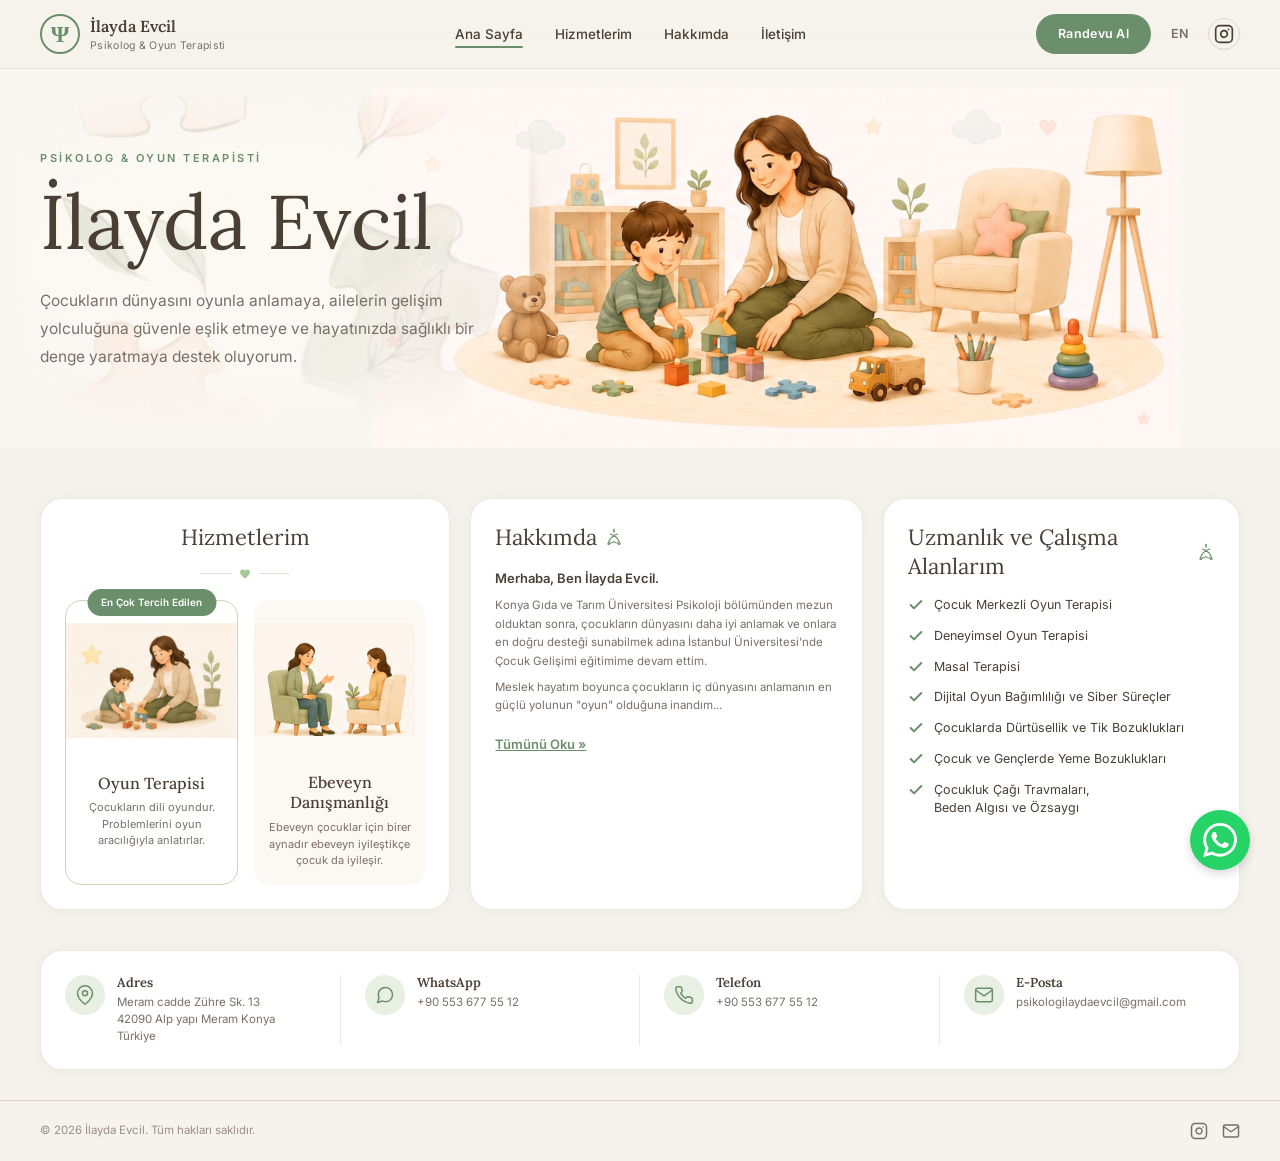
==== commit 3acf2233: "Fix copyright year properly" ====
--- a/index.html
+++ b/index.html
@@ -11,7 +11,7 @@
     <link rel="preconnect" href="https://fonts.gstatic.com" crossorigin>
     <link href="https://fonts.googleapis.com/css2?family=Inter:wght@300;400;500;600;700&family=Lora:ital,wght@0,400;0,500;0,600;0,700;1,400&display=swap" rel="stylesheet">
     
-    <link rel="stylesheet" href="style.css?v=10">
+    <link rel="stylesheet" href="style.css?v=11">
 </head>
 <body>
 
@@ -36,6 +36,7 @@
                     <li><a href="#hizmetler" class="nav-link">Hizmetlerim</a></li>
                     <li><a href="hakkimda.html" class="nav-link">Hakkımda</a></li>
                     <li><a href="#iletisim" class="nav-link">İletişim</a></li>
+                    <li class="nav-randevu-item"><a href="randevu.html" class="btn-randevu btn-randevu-nav">Randevu Al</a></li>
                 </ul>
             </nav>
 
@@ -59,6 +60,10 @@
     <!-- HERO BÖLÜMÜ - TAM GENİŞLİK BANNER          -->
     <!-- ========================================== -->
     <section class="hero" id="anasayfa">
+        <!-- Mobilde scroll ile kaybolan arka plan resmi -->
+        <div class="hero-mobile-image" id="heroMobileImage">
+            <img src="images/hero-clean.png" alt="İlayda Evcil">
+        </div>
         <div class="container hero-inner">
             <div class="hero-content">
                 <span class="hero-subtitle">PSİKOLOG & OYUN TERAPİSTİ</span>
@@ -209,7 +214,7 @@
     <!-- ========================================== -->
     <footer class="footer">
         <div class="container footer-inner">
-            <p class="copyright">© 2024 İlayda Evcil. Tüm hakları saklıdır.</p>
+            <p class="copyright">© 2026 İlayda Evcil. Tüm hakları saklıdır.</p>
             <div class="footer-socials">
                 <a href="https://www.instagram.com/psk.ilaydaevcil/" target="_blank" aria-label="Instagram">
                     <svg width="18" height="18" viewBox="0 0 24 24" fill="none" stroke="currentColor" stroke-width="2" stroke-linecap="round" stroke-linejoin="round"><rect x="2" y="2" width="20" height="20" rx="5" ry="5"/><path d="M16 11.37A4 4 0 1 1 12.63 8 4 4 0 0 1 16 11.37z"/><line x1="17.5" y1="6.5" x2="17.51" y2="6.5"/></svg>
@@ -230,4 +235,4 @@
 
     <script src="script.js?v=2"></script>
 </body>
-</html>+</html>
--- a/style.css
+++ b/style.css
@@ -156,6 +156,9 @@
     gap: 32px;
 }
 
+/* Masaüstünde nav içindeki Randevu Al butonu gizli, mobilde görünür */
+.nav-randevu-item { display: none; }
+
 .nav-link {
     font-size: 13.5px;
     font-weight: 500;
@@ -286,6 +289,9 @@
     position: relative;
     z-index: 2;
 }
+
+/* Mobil resim - masaüstünde gizli */
+.hero-mobile-image { display: none; }
 
 /* Metnin arkasındaki hafif yapboz/yaprak deseni */
 .hero-content::before {
@@ -936,85 +942,150 @@
     }
 }
 
-/* Mobil */
+/* ══════════════════════════════════════════
+   MOBİL (max 768px)
+   ══════════════════════════════════════════ */
 @media (max-width: 768px) {
+
+    /* === GENEL === */
     .container {
-        padding: 0 20px;
-    }
-
+        padding: 0 16px;
+    }
+
+    /* === HEADER === */
     .nav {
         position: fixed;
-        top: 68px;
+        top: 60px;
         left: 0;
         right: 0;
         background: var(--bg-cream);
-        padding: 24px;
+        padding: 20px 16px;
         border-bottom: 1px solid var(--border-color);
-        transform: translateY(-120%);
+        transform: translateY(-130%);
         transition: var(--transition);
         box-shadow: var(--shadow-card);
+        z-index: 999;
     }
 
     .nav.open { transform: translateY(0); }
 
-    .nav-links { flex-direction: column; gap: 16px; }
-    .nav-link { font-size: 15px; }
+    .nav-links { flex-direction: column; gap: 18px; }
+    .nav-link { font-size: 16px; }
     .menu-toggle { display: flex; }
-    .lang-switch, .btn-randevu, .header-right .social-icon { display: none; }
-
-    /* Hero */
-    .hero { 
-        min-height: auto; 
-        background-position: right -150px bottom; 
-        background-size: 100% auto;
+
+    /* Mobilde gereksiz öğeleri gizle */
+    .lang-switch,
+    .header-right .social-icon { display: none; }
+
+    /* Header'daki Randevu Al butonu gizle (nav menüde olacak) */
+    .header-right > a.btn-randevu { display: none; }
+
+    /* Nav içindeki Randevu Al mobilde görünsün - Safari uyumlu */
+    .nav-randevu-item {
+        display: list-item !important;
+        list-style: none;
+        margin-top: 8px;
+    }
+    .nav-randevu-item .btn-randevu {
+        display: block !important;
+        visibility: visible !important;
+        opacity: 1 !important;
+        text-align: center;
+        width: 100%;
+        padding: 13px 20px;
+        font-size: 15px;
+        -webkit-appearance: none;
+        box-sizing: border-box;
+    }
+
+    /* Header yüksekliğini mobil için ayarla */
+    .header-inner { height: 60px; }
+
+    /* Logo hafif küçült */
+    .logo-name { font-size: 14px; }
+    .logo-title { font-size: 9px; }
+    .logo-icon { width: 34px; height: 34px; font-size: 20px; }
+
+    /* === HERO === */
+    /* Mobilde arka plan resmi div olarak gösteriliyor */
+    .hero {
+        margin-top: 60px;
+        min-height: auto;
+        background-image: none;
+        background-color: #FAF7F2;
+        overflow: visible;
+    }
+
+    /* Mobil resim: hero'nun tam genişliğinde, ortalı, scroll ile solar */
+    .hero-mobile-image {
+        display: block;
+        width: 100%;
+        max-height: 340px;
+        overflow: hidden;
+        position: relative;
+        transition: opacity 0.1s linear;
+    }
+
+    .hero-mobile-image img {
+        width: 100%;
+        height: 340px;
+        object-fit: cover;
+        object-position: center top;
+        display: block;
     }
 
     .hero-inner {
         flex-direction: column;
-        text-align: center;
-        padding: 40px 10px;
-        gap: 30px;
+        align-items: flex-start;
+        text-align: left;
+        padding: 32px 16px 40px;
+        min-height: auto;
+        gap: 0;
     }
 
     .hero-content {
         flex: none;
         max-width: 100%;
-        background: rgba(250, 247, 242, 0.85);
-        padding: 24px;
-        border-radius: var(--radius-md);
-        box-shadow: 0 10px 30px rgba(0,0,0,0.05);
+        width: 100%;
+        background: none;
+        padding: 0;
+        box-shadow: none;
+        border-radius: 0;
     }
     
-    .hero-content::before {
-        display: none;
-    }
-
-    .hero-title {
-        font-size: 32px;
-    }
-
-    /* İçerik */
+    .hero-content::before { display: none; }
+
+    .hero-title { font-size: 40px !important; line-height: 1.15; margin-bottom: 14px; }
+    .hero-subtitle { font-size: 10px; letter-spacing: 2px; margin-bottom: 8px; }
+    .hero-desc { font-size: 14px; line-height: 1.7; }
+
+    /* === İÇERİK BÖLÜMÜ === */
+    .content-section { padding: 24px 0 20px; }
+
     .content-grid {
         grid-template-columns: 1fr;
-    }
-
-    .services-cards { flex-direction: column; }
-    .about-col { padding: 22px; }
-
-    /* İletişim */
+        gap: 14px;
+    }
+
+    .services-cards { flex-direction: column; gap: 12px; }
+    .service-card { width: 100%; }
+    .panel-box { padding: 18px; }
+    .about-col { padding: 18px; }
+
+    /* === İLETİŞİM === */
     .contact-bar {
         grid-template-columns: 1fr;
-        padding: 20px;
-        gap: 18px;
+        padding: 16px;
+        gap: 14px;
     }
 
     .contact-item { border-right: none; padding: 0; }
 
-    /* Randevu */
-    .info-boxes { grid-template-columns: 1fr; }
+    /* === RANDEVU === */
+    .info-boxes { grid-template-columns: 1fr; gap: 10px; }
     .form-grid { grid-template-columns: 1fr; }
     .time-slots-grid { grid-template-columns: repeat(3, 1fr); }
-    .randevu-form-wrapper { padding: 22px; }
+    .randevu-form-wrapper { padding: 18px; }
 
     .form-bottom {
         flex-direction: column;
@@ -1030,9 +1101,7 @@
 
 @media (max-width: 480px) {
     .time-slots-grid { grid-template-columns: repeat(2, 1fr); }
-    .hero-title { font-size: 28px; }
-    .btn-randevu { padding: 8px 16px; font-size: 11.5px; }
-    .hero { background-size: 130% auto; background-position: center bottom; }
+    .hero-title { font-size: 32px !important; }
 }
 
 /* --- WHATSAPP SABİT BUTONU --- */
